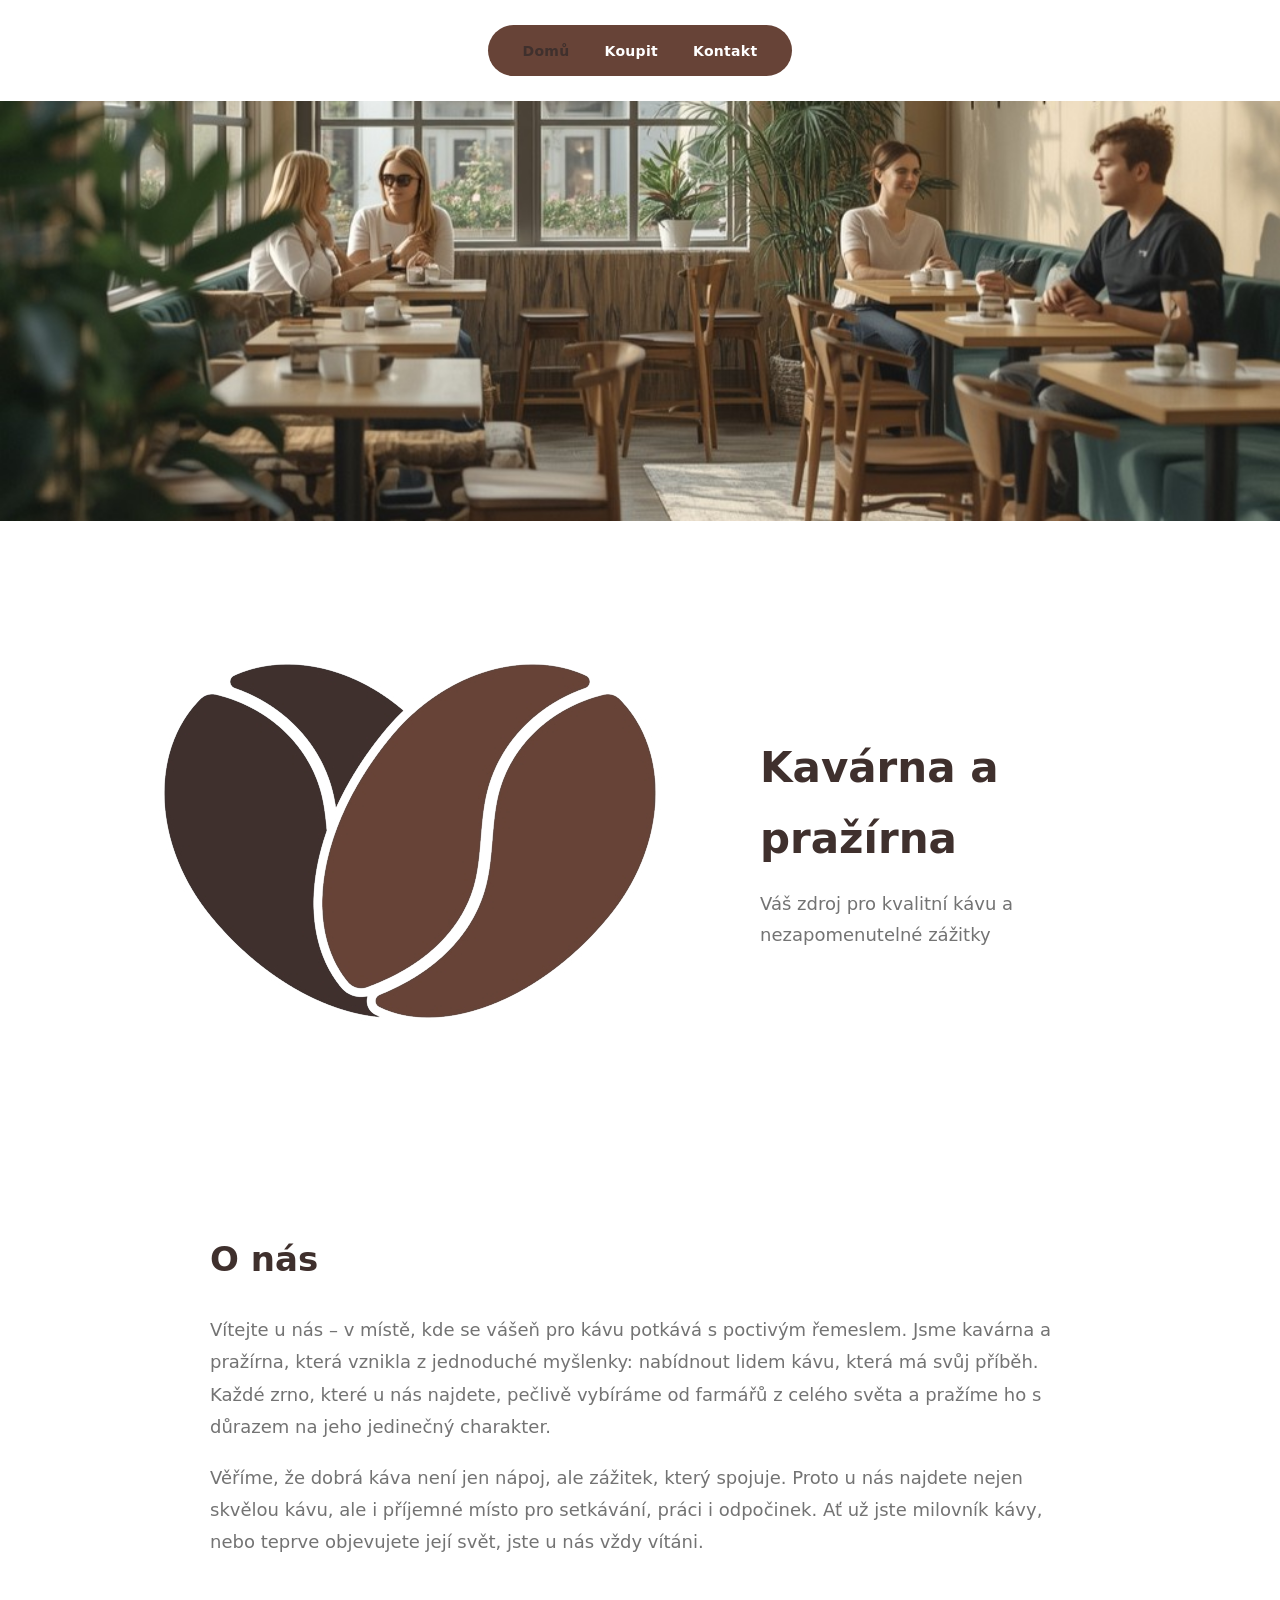
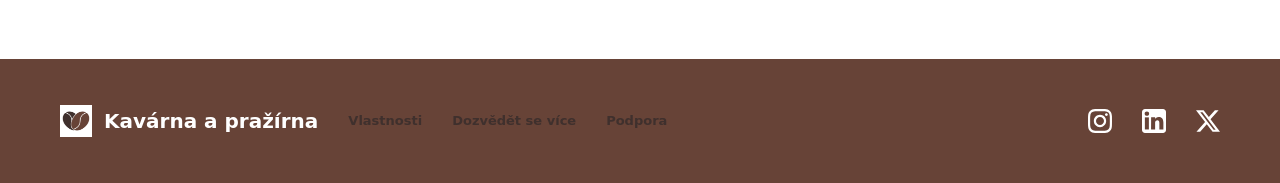
==== index.html @ 6962623c "main page completed Co-authored-by: Copilot <copilot@github.com>" ====
<!DOCTYPE html>
<html lang="cs">
<head>
    <meta charset="UTF-8">
    <meta name="viewport" content="width=device-width, initial-scale=1.0">
    <title>Kavárna a pražírna</title>
    <link rel="stylesheet" href="./style.css">
</head>
<body>
    <header>
        <nav>
            <ul>
                <li><a href="./index.html" class="active">Domů</a></li>
                <li><a href="./buy.html">Koupit</a></li>
                <li><a href="./contacts.html">Kontakt</a></li>
            </ul>
        </nav>
    </header>

      <!-- HERO IMAGE -->
  <section class="hero">
    <img src="./images/interier_kavarny_orizle.jpg" alt="Interiér kávárny">
  </section>

  <section class="title">
    <img src="./images/logo.png" alt="Kavárna interiér">

    <div class="title-content">
      <h1>Kavárna a pražírna</h1>
      <p>Váš zdroj pro kvalitní kávu a nezapomenutelné zážitky</p>
    </div>
  </section>

  <!-- ABOUT -->
  <section class="about">
    <h2>O nás</h2>
    <p>
      Vítejte u nás – v místě, kde se vášeň pro kávu potkává s poctivým řemeslem.
      Jsme kavárna a pražírna, která vznikla z jednoduché myšlenky: nabídnout lidem
      kávu, která má svůj příběh. Každé zrno, které u nás najdete, pečlivě vybíráme
      od farmářů z celého světa a pražíme ho s důrazem na jeho jedinečný charakter.
    </p>

    <p>
      Věříme, že dobrá káva není jen nápoj, ale zážitek, který spojuje. Proto u nás
      najdete nejen skvělou kávu, ale i příjemné místo pro setkávání, práci i odpočinek.
      Ať už jste milovník kávy, nebo teprve objevujete její svět, jste u nás vždy vítáni.
    </p>
  </section>

  <!-- FOOTER -->
  <footer>

    <div class="footer-main">
      <div class="footer-left">
        <img class="footer-logo" src="./images/logo_pozadi.jpg" alt="Logo kavárny">
        <p class="footer-title">Kavárna a pražírna</p>
      </div>

      <div class="footer-links">
        <a href="#">Vlastnosti</a>
        <a href="#">Dozvědět se více</a>
        <a href="#">Podpora</a>
      </div>
    </div>

    <div class="footer-social">
      <img src="./images/instagram.svg" alt="instagram">
      <img src="./images/Social link 2.svg" alt="">
      <img src="./images/Social link 3.svg" alt="">
    </div>
  </footer>

</body>
</html>
---- style.css ----
/* RESET */
* {
  margin: 0;
  padding: 0;
  box-sizing: border-box;
}

body {
  font-family: system-ui, -apple-system, sans-serif;
  line-height: 1.7;
  color: var(--text-color);
}

/* BARVY */
:root {
  --primary-color: #674337;
  --secondary-color: #3F302D;
  --text-color: #737373;
  --text-color-white: #ffffff;
}

/* HEADER */
header {
  display: flex;
  justify-content: center;
  padding: 25px 0;
}

nav ul {
  display: flex;
  gap: 35px;
  list-style: none;
  padding: 12px 35px;
  border-radius: 999px;
  background: var(--primary-color);
  font-weight: bold;
}

nav a {
  text-decoration: none;
  font-size: 14px;
  letter-spacing: 0.3px;
  color: var(--text-color-white);
}

nav .active {
  color: var(--secondary-color);
}

/* HERO */
.hero {
  width: 100%;
  height: 420px;
  overflow: hidden;
}

.hero img {
  width: 100%;
  height: 100%;
  object-fit: cover;
}




/* TITLE */

.title {
  display: flex;
  align-items: center;
  justify-content: center;
  gap: 50px;
  max-width: 1100px;
  margin: 20px auto;
  padding: 0 20px;
}

/* OBRAZEK */
.title-image {
  flex: 1;
}

.title-image img {
  width: 100%;
  height: 350px;
  object-fit: cover;
  display: block;
  border-radius: 8px;
}

/* TEXT */
.title-content {
  flex: 1;
}

.title h1 {
  font-size: 42px;
  margin-bottom: 15px;
  color: var(--secondary-color);
}

.title p {
  font-size: 18px;
  line-height: 1.7;
  color: var(--text-color);
  max-width: 400px;
}


@media (max-width: 768px) {
  .title {
    flex-direction: column;
    text-align: center;
  }

  .title p {
    max-width: 100%;
  }

  .title-image img {
    height: 250px;
  }
}


/* ABOUT */

.about {
  max-width: 900px; /* užší jako na designu */
  margin: 90px auto 100px;
  padding: 0 20px;
}

.about h2 {
  font-size: 34px;
  margin-bottom: 25px;
  color: var(--secondary-color);
}

.about p {
  margin-bottom: 18px;
  font-size: 18px;
  line-height: 1.8;
}

/* FOOTER */
footer {
  display: flex;
  justify-content: space-between;
  align-items: center;
  padding: 45px 60px;
  flex-wrap: wrap;
  gap: 30px;
  background: var(--primary-color);
}

.footer-main {
  display: flex;
  align-items: center;
  justify-content: flex-start;
  gap: 30px; /* mezera mezi left a links */
}

.footer-left {
  display: flex;
  align-items: center;
  gap: 12px;
  color: var(--text-color-white);
}

.footer-logo {
  width: 32px;
  height: 32px;
  object-fit: cover;
}

.footer-title {
  font-size: 20px;
  font-weight: bold;
}

.footer-links {
  display: flex;
  gap: 30px;
}

.footer-social {
  display: flex;
  gap: 30px;
}

.footer-links a {
  text-decoration: none;
  font-size: 13px;
  color: var(--secondary-color);
  font-weight: bold;
}

/* HOVER */
.footer-links :hover {
  color: var(--text-color-white);
  transition: 0.2s ease;
  opacity: 1;
}

nav ul li a:hover {
  color: var(--secondary-color);
  transition: 0.2s ease;
  opacity: 1;
}

/* RESPONSIVE */
@media (max-width: 768px) {
  header {
    padding: 20px 0;
  }

  nav ul {
    gap: 20px;
    padding: 10px 25px;
  }

  .hero {
    height: 260px;
  }

  .about {
    max-width: 100%;
    margin: 60px auto;
  }

  .about h2 {
  font-size: 28px;
  }

  footer {
    flex-direction: column;
    align-items: flex-start;
    padding: 40px 25px;
  }

  .footer-main {
    flex-direction: column;
    align-items: flex-start;
    gap: 15px;
  }

  .footer-links,
  .footer-social {
    flex-direction: column;
    gap: 12px;
  }
}
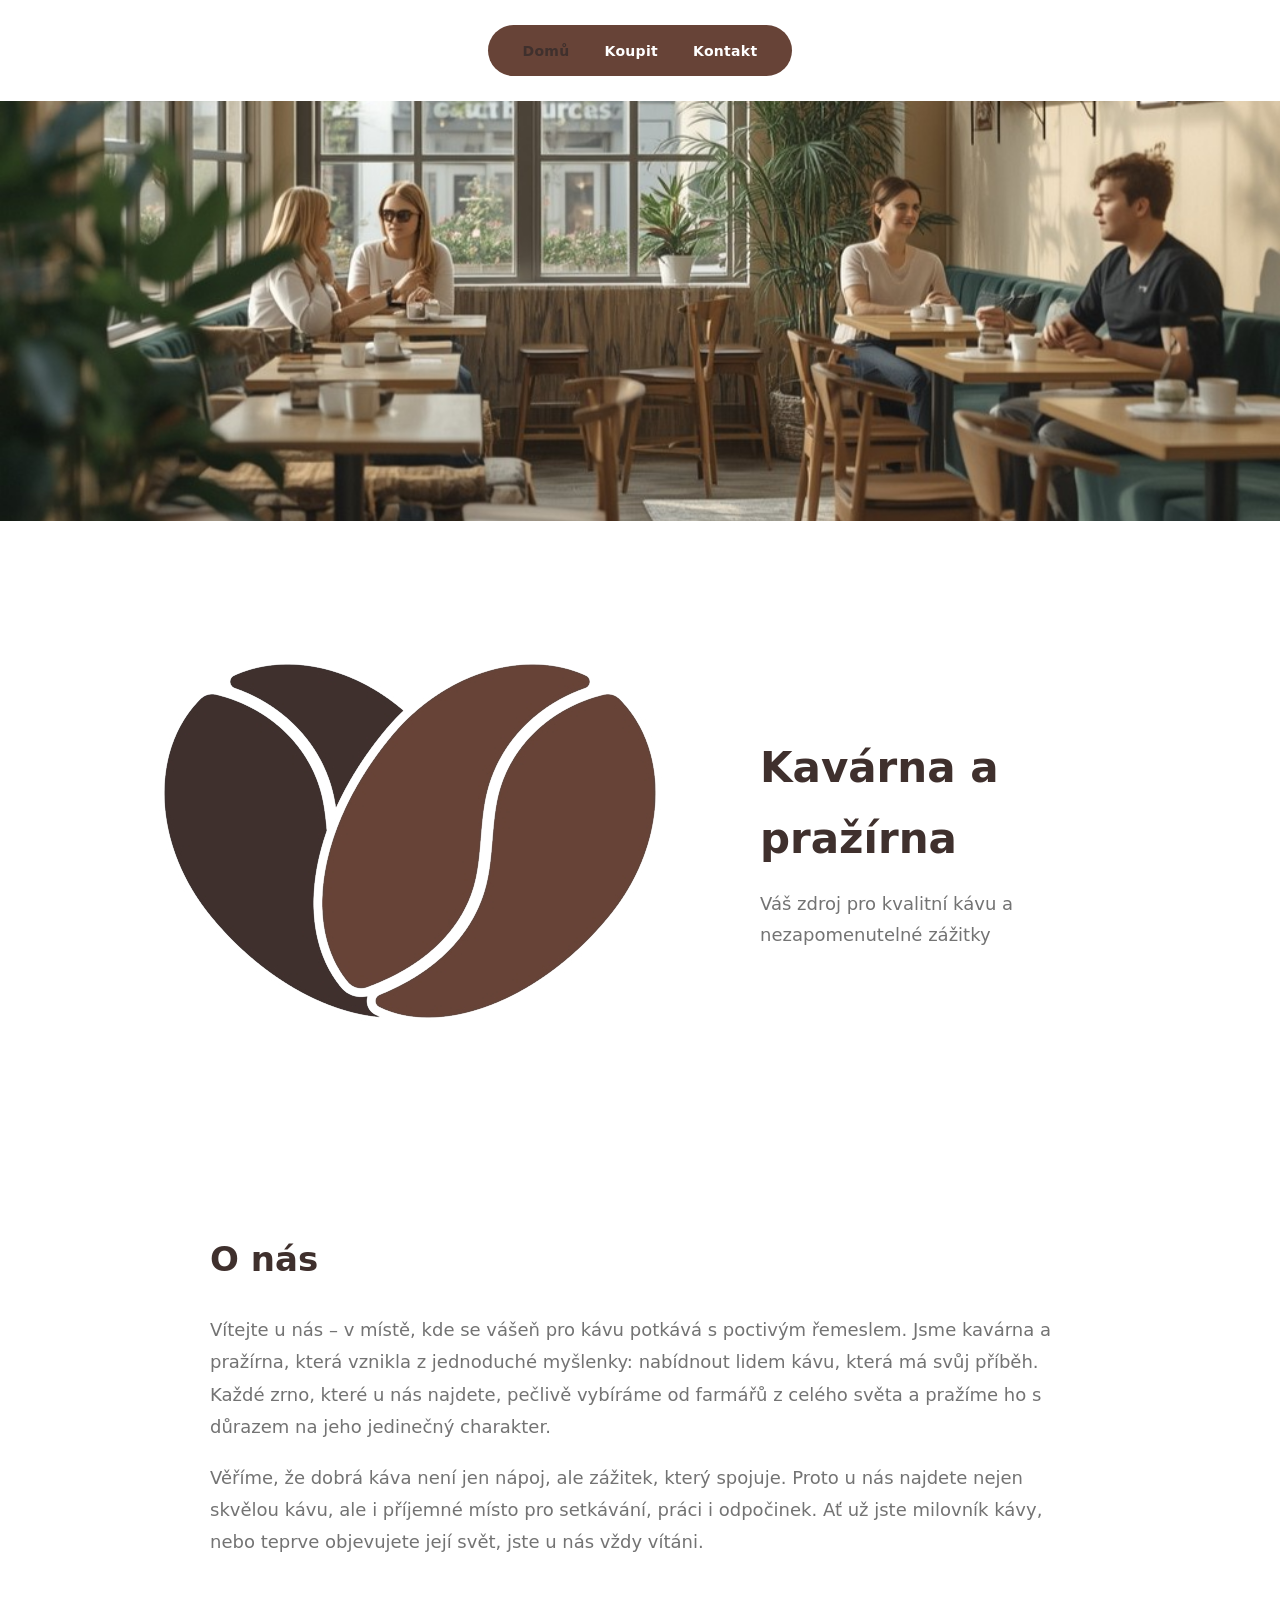
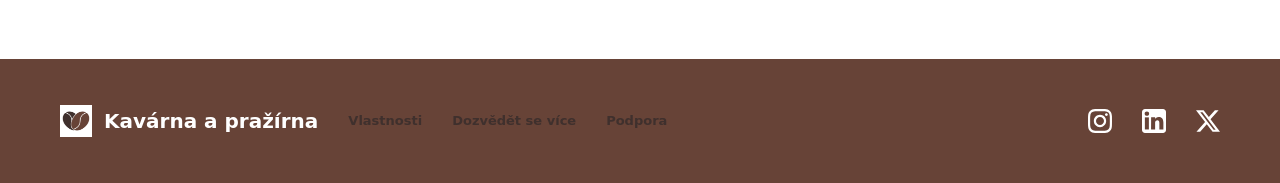
==== commit c945f0a2: "contacts site completed" ====
--- a/index.html
+++ b/index.html
@@ -1,26 +1,26 @@
 <!DOCTYPE html>
 <html lang="cs">
+
 <head>
-    <meta charset="UTF-8">
-    <meta name="viewport" content="width=device-width, initial-scale=1.0">
-    <title>Kavárna a pražírna</title>
-    <link rel="stylesheet" href="./style.css">
+  <meta charset="UTF-8">
+  <meta name="viewport" content="width=device-width, initial-scale=1.0">
+  <title>Kavárna a pražírna</title>
+  <link rel="stylesheet" href="./style.css">
 </head>
+
 <body>
-    <header>
-        <nav>
-            <ul>
-                <li><a href="./index.html" class="active">Domů</a></li>
-                <li><a href="./buy.html">Koupit</a></li>
-                <li><a href="./contacts.html">Kontakt</a></li>
-            </ul>
-        </nav>
-    </header>
+  <header>
+    <nav>
+      <ul>
+        <li><a href="./index.html" class="active">Domů</a></li>
+        <li><a href="./buy.html">Koupit</a></li>
+        <li><a href="./contacts.html">Kontakt</a></li>
+      </ul>
+    </nav>
+  </header>
 
-      <!-- HERO IMAGE -->
-  <section class="hero">
-    <img src="./images/interier_kavarny_orizle.jpg" alt="Interiér kávárny">
-  </section>
+  <!-- HERO IMAGE -->
+  <section class="hero"></section>
 
   <section class="title">
     <img src="./images/logo.png" alt="Kavárna interiér">
@@ -48,9 +48,7 @@
     </p>
   </section>
 
-  <!-- FOOTER -->
   <footer>
-
     <div class="footer-main">
       <div class="footer-left">
         <img class="footer-logo" src="./images/logo_pozadi.jpg" alt="Logo kavárny">
@@ -65,11 +63,11 @@
     </div>
 
     <div class="footer-social">
-      <img src="./images/instagram.svg" alt="instagram">
-      <img src="./images/Social link 2.svg" alt="">
-      <img src="./images/Social link 3.svg" alt="">
+      <img src="./images/instagram.svg" alt="Instagram">
+      <img src="./images/linkedin.svg" alt="LinkedIn">
+      <img src="./images/x.svg" alt="X (dříve Twitter)">
     </div>
   </footer>
+</body>
 
-</body>
 </html>
--- a/style.css
+++ b/style.css
@@ -51,17 +51,11 @@
 .hero {
   width: 100%;
   height: 420px;
-  overflow: hidden;
-}
-
-.hero img {
-  width: 100%;
-  height: 100%;
-  object-fit: cover;
-}
-
-
-
+  background-image: url("./images/interier_kavarny_orizle.jpg");
+  background-size: cover;
+  background-position: center 25%;
+  background-repeat: no-repeat;
+}
 
 /* TITLE */
 
@@ -122,6 +116,33 @@
   }
 }
 
+/* CONTACTS */
+.contacts {
+  display: flex;
+  justify-content: center;
+  gap: 80px;
+  max-width: 1100px;
+  margin: 80px auto 120px auto;
+  padding: 0 20px;
+}
+
+.contact-box {
+  flex: 1;
+  max-width: 300px;
+}
+
+.contact-box h3 {
+  font-size: 20px;
+  margin-bottom: 10px;
+  color: var(--secondary-color);
+  border-top: 1px solid #ccc;
+  padding-top: 20px;
+}
+
+.contact-box p {
+  font-size: 18px;
+  color: var(--text-color);
+}
 
 /* ABOUT */
 
@@ -197,7 +218,7 @@
 }
 
 /* HOVER */
-.footer-links :hover {
+.footer-links a:hover {
   color: var(--text-color-white);
   transition: 0.2s ease;
   opacity: 1;
@@ -224,6 +245,11 @@
     height: 260px;
   }
 
+  .contacts {
+  flex-direction: column;
+  gap: 30px;
+  }
+
   .about {
     max-width: 100%;
     margin: 60px auto;
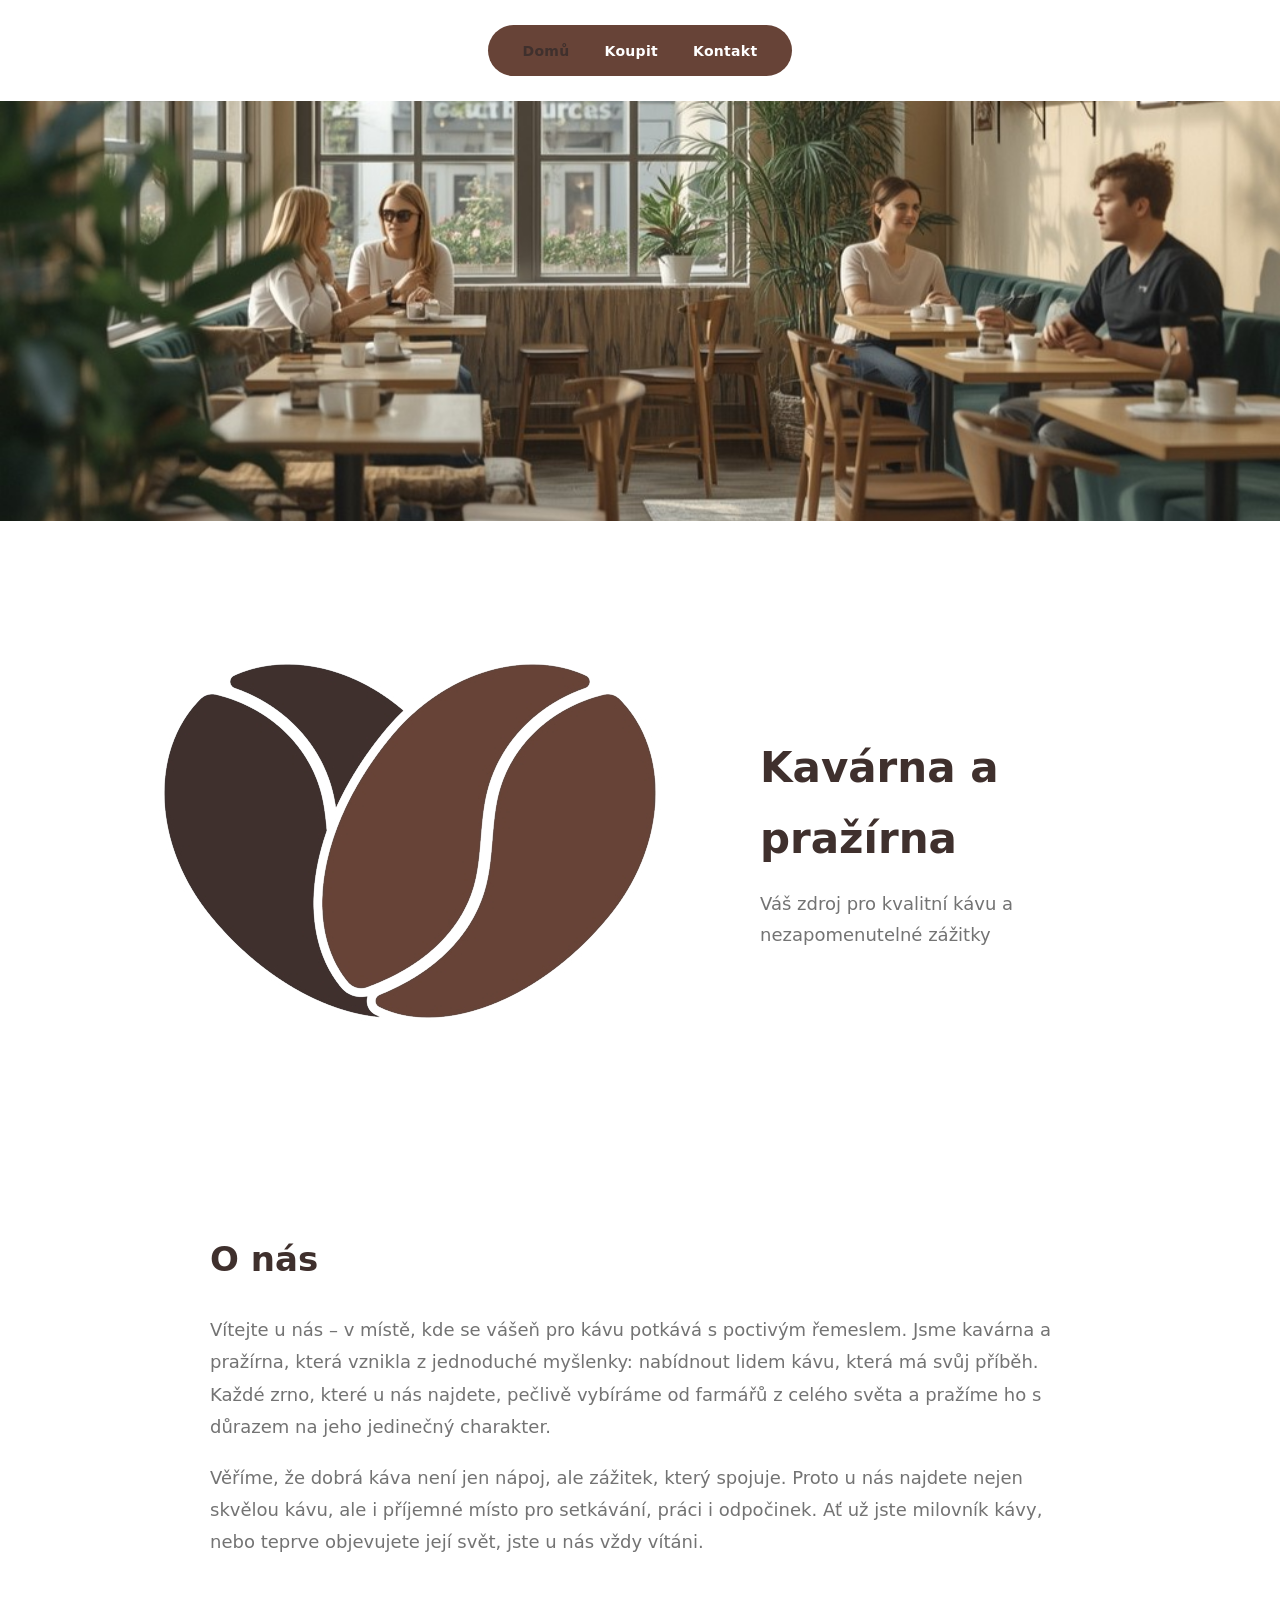
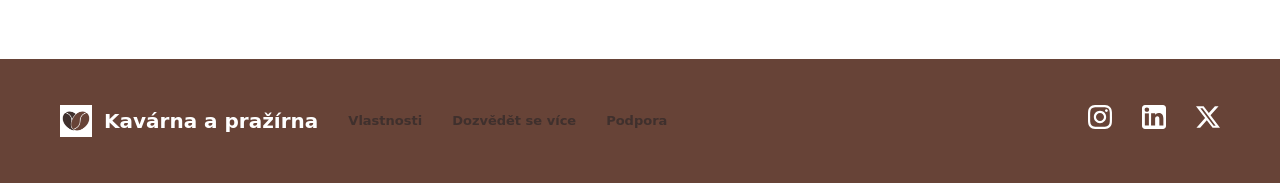
==== commit 265a8f56: "added links and favicon" ====
--- a/index.html
+++ b/index.html
@@ -2,72 +2,73 @@
 <html lang="cs">
 
 <head>
-  <meta charset="UTF-8">
-  <meta name="viewport" content="width=device-width, initial-scale=1.0">
-  <title>Kavárna a pražírna</title>
-  <link rel="stylesheet" href="./style.css">
+    <meta charset="UTF-8">
+    <meta name="viewport" content="width=device-width, initial-scale=1.0">
+    <title>Kavárna a pražírna</title>
+    <link rel="stylesheet" href="./style.css">
+    <link rel="icon" type="image/png" href="./images/logo.png">
 </head>
 
 <body>
-  <header>
-    <nav>
-      <ul>
-        <li><a href="./index.html" class="active">Domů</a></li>
-        <li><a href="./buy.html">Koupit</a></li>
-        <li><a href="./contacts.html">Kontakt</a></li>
-      </ul>
-    </nav>
-  </header>
+    <header>
+        <nav>
+            <ul>
+                <li><a href="./index.html" class="active">Domů</a></li>
+                <li><a href="./buy.html">Koupit</a></li>
+                <li><a href="./contacts.html">Kontakt</a></li>
+            </ul>
+        </nav>
+    </header>
 
-  <!-- HERO IMAGE -->
-  <section class="hero"></section>
+    <!-- HERO IMAGE -->
+    <section class="hero"></section>
 
-  <section class="title">
-    <img src="./images/logo.png" alt="Kavárna interiér">
+    <section class="title">
+        <img src="./images/logo.png" alt="Kavárna interiér">
 
-    <div class="title-content">
-      <h1>Kavárna a pražírna</h1>
-      <p>Váš zdroj pro kvalitní kávu a nezapomenutelné zážitky</p>
-    </div>
-  </section>
+        <div class="title-content">
+            <h1>Kavárna a pražírna</h1>
+            <p>Váš zdroj pro kvalitní kávu a nezapomenutelné zážitky</p>
+        </div>
+    </section>
 
-  <!-- ABOUT -->
-  <section class="about">
-    <h2>O nás</h2>
-    <p>
-      Vítejte u nás – v místě, kde se vášeň pro kávu potkává s poctivým řemeslem.
-      Jsme kavárna a pražírna, která vznikla z jednoduché myšlenky: nabídnout lidem
-      kávu, která má svůj příběh. Každé zrno, které u nás najdete, pečlivě vybíráme
-      od farmářů z celého světa a pražíme ho s důrazem na jeho jedinečný charakter.
-    </p>
+    <!-- ABOUT -->
+    <section class="about">
+        <h2>O nás</h2>
+        <p>
+            Vítejte u nás – v místě, kde se vášeň pro kávu potkává s poctivým řemeslem.
+            Jsme kavárna a pražírna, která vznikla z jednoduché myšlenky: nabídnout lidem
+            kávu, která má svůj příběh. Každé zrno, které u nás najdete, pečlivě vybíráme
+            od farmářů z celého světa a pražíme ho s důrazem na jeho jedinečný charakter.
+        </p>
 
-    <p>
-      Věříme, že dobrá káva není jen nápoj, ale zážitek, který spojuje. Proto u nás
-      najdete nejen skvělou kávu, ale i příjemné místo pro setkávání, práci i odpočinek.
-      Ať už jste milovník kávy, nebo teprve objevujete její svět, jste u nás vždy vítáni.
-    </p>
-  </section>
+        <p>
+            Věříme, že dobrá káva není jen nápoj, ale zážitek, který spojuje. Proto u nás
+            najdete nejen skvělou kávu, ale i příjemné místo pro setkávání, práci i odpočinek.
+            Ať už jste milovník kávy, nebo teprve objevujete její svět, jste u nás vždy vítáni.
+        </p>
+    </section>
 
-  <footer>
-    <div class="footer-main">
-      <div class="footer-left">
-        <img class="footer-logo" src="./images/logo_pozadi.jpg" alt="Logo kavárny">
-        <p class="footer-title">Kavárna a pražírna</p>
-      </div>
+    <footer>
+        <div class="footer-main">
+            <div class="footer-left">
+                <img class="footer-logo" src="./images/logo_pozadi.jpg" alt="Logo kavárny">
+                <p class="footer-title">Kavárna a pražírna</p>
+            </div>
 
-      <div class="footer-links">
-        <a href="#">Vlastnosti</a>
-        <a href="#">Dozvědět se více</a>
-        <a href="#">Podpora</a>
-      </div>
-    </div>
+            <div class="footer-links">
+                <a href="#">Vlastnosti</a>
+                <a href="#">Dozvědět se více</a>
+                <a href="#">Podpora</a>
+            </div>
+        </div>
 
-    <div class="footer-social">
-      <img src="./images/instagram.svg" alt="Instagram">
-      <img src="./images/linkedin.svg" alt="LinkedIn">
-      <img src="./images/x.svg" alt="X (dříve Twitter)">
-    </div>
-  </footer>
+        <div class="footer-social">
+            <a href="https://www.instagram.com/"><img src="./images/instagram.svg" alt="Instagram"></a>
+            <a href="https://cz.linkedin.com/"><img src="./images/linkedin.svg" alt="LinkedIn"></a>
+            <a href="https://x.com/"><img src="./images/x.svg" alt="X (dříve Twitter)"></a>
+        </div>
+    </footer>
 </body>
 
 </html>
--- a/style.css
+++ b/style.css
@@ -122,7 +122,7 @@
   justify-content: center;
   gap: 80px;
   max-width: 1100px;
-  margin: 80px auto 120px auto;
+  margin: 80px auto 128px auto;
   padding: 0 20px;
 }
 
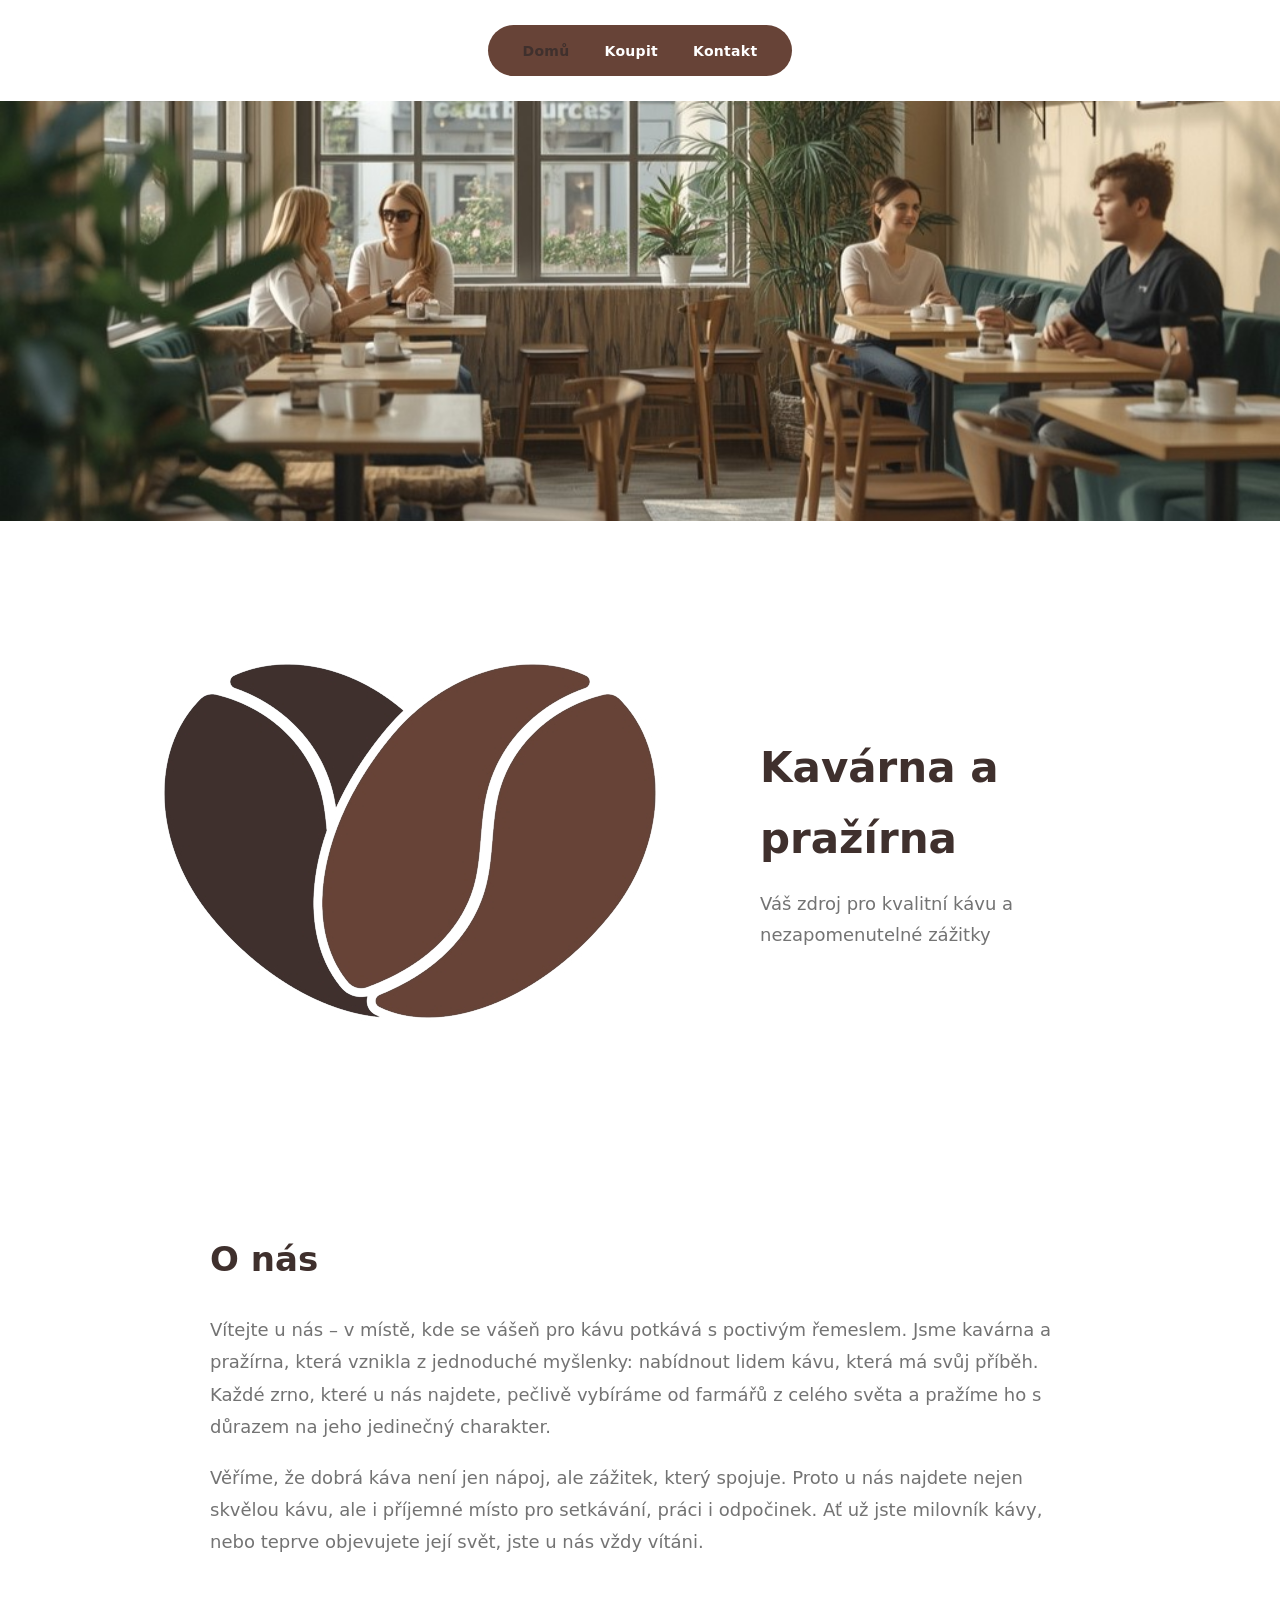
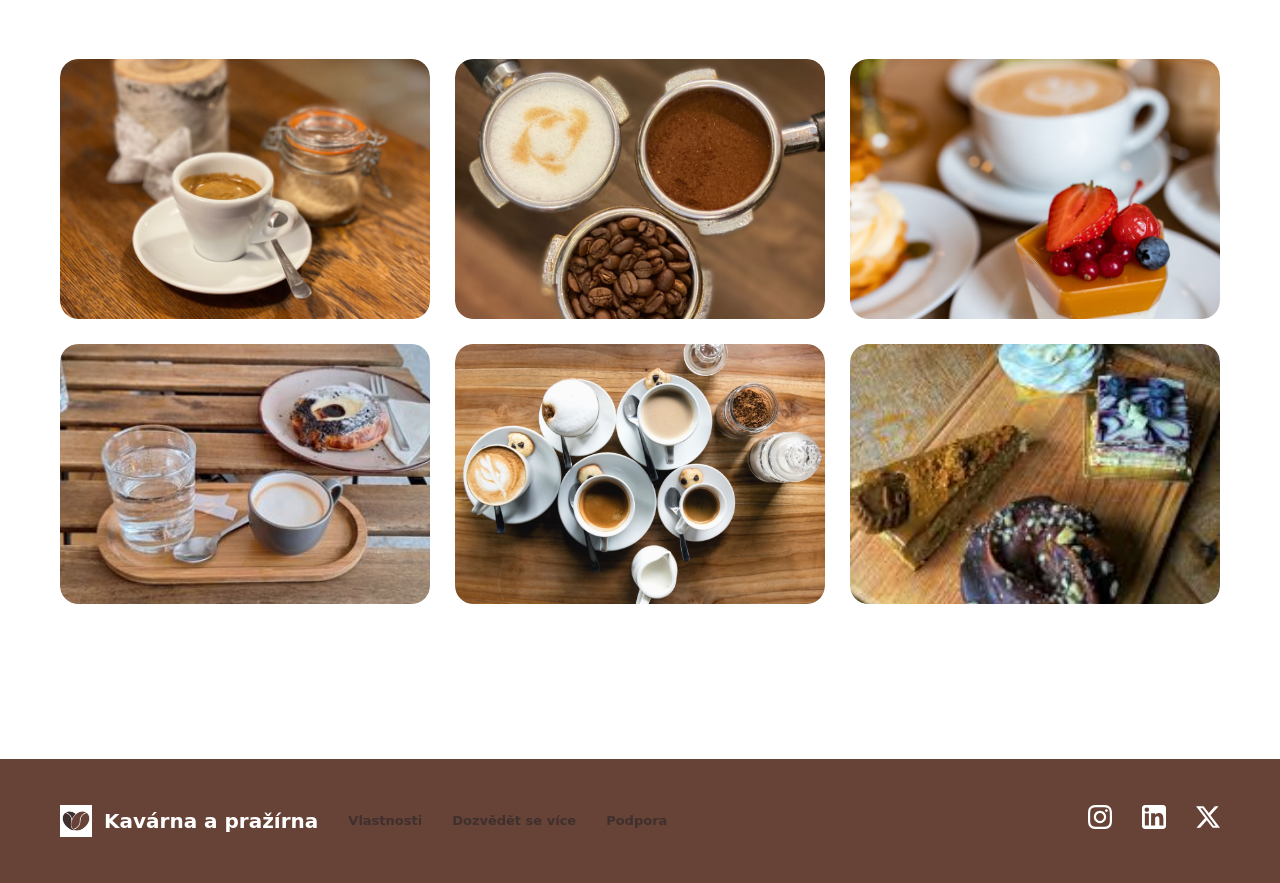
==== commit 892ab43b: "carousel completed" ====
--- a/index.html
+++ b/index.html
@@ -7,6 +7,8 @@
     <title>Kavárna a pražírna</title>
     <link rel="stylesheet" href="./style.css">
     <link rel="icon" type="image/png" href="./images/logo.png">
+    <link rel="stylesheet" href="https://cdn.jsdelivr.net/npm/swiper@11/swiper-bundle.min.css" />
+    <script src="https://cdn.jsdelivr.net/npm/swiper@11/swiper-bundle.min.js"></script>
 </head>
 
 <body>
@@ -49,6 +51,38 @@
         </p>
     </section>
 
+    <!-- GALLERY SLIDER -->
+    <section class="gallery-section">
+        <div class="swiper gallery-slider">
+            <div class="swiper-wrapper">
+                <div class="swiper-slide">
+                    <img src="./images/galerie_1.jpeg" alt="Kavárna 1">
+                </div>
+
+                <div class="swiper-slide">
+                    <img src="./images/galerie_2.jpeg" alt="Kavárna 2">
+                </div>
+
+                <div class="swiper-slide">
+                    <img src="./images/galerie_3.jpg" alt="Kavárna 3">
+                </div>
+
+                <div class="swiper-slide">
+                    <img src="./images/galerie_4.jpeg" alt="Kavárna 4">
+                </div>
+
+                <div class="swiper-slide">
+                    <img src="./images/galerie_5.jpg" alt="Kavárna 5">
+                </div>
+
+                <div class="swiper-slide">
+                    <img src="./images/galerie_6.jpg" alt="Kavárna 6">
+                </div>
+            </div>
+            <div class="swiper-scrollbar"></div>
+        </div>
+    </section>
+
     <footer>
         <div class="footer-main">
             <div class="footer-left">
@@ -69,6 +103,44 @@
             <a href="https://x.com/"><img src="./images/x.svg" alt="X (dříve Twitter)"></a>
         </div>
     </footer>
+
+
+
+    <script>
+        window.addEventListener("load", () => {
+
+            new Swiper(".gallery-slider", {
+
+                slidesPerView: 1,
+                spaceBetween: 20,
+
+                scrollbar: {
+                    el: ".swiper-scrollbar",
+                    draggable: true,
+                },
+
+                breakpoints: {
+
+                    768: {
+                        slidesPerView: 2,
+                        spaceBetween: 20
+                    },
+
+                    1024: {
+                        slidesPerView: 3,
+                        grid: {
+                            rows: 2,
+                            fill: "row"
+                        },
+                        spaceBetween: 25
+                    }
+
+                }
+
+            });
+
+        });
+    </script>
 </body>
 
 </html>
--- a/style.css
+++ b/style.css
@@ -57,6 +57,89 @@
   background-repeat: no-repeat;
 }
 
+/* PRODUCTS */
+
+.products {
+  max-width: 1200px;
+  margin: 70px auto 100px;
+  padding: 0 20px;
+
+  display: grid;
+  grid-template-columns: repeat(3, 1fr);
+  gap: 35px;
+}
+
+.product-card {
+  background: white;
+  border-radius: 14px;
+  padding: 30px;
+  border: 1px solid #e7e7e7;
+  box-shadow: 0 2px 8px rgba(0,0,0,0.04);
+
+  transition: 0.2s ease;
+}
+
+.product-card:hover {
+  transform: translateY(-4px);
+}
+
+.product-card img {
+  width: 100%;
+  max-width: 180px;
+  display: block;
+  margin: 0 auto 25px;
+}
+
+.product-card h3 {
+  color: var(--secondary-color);
+  font-size: 24px;
+  margin-bottom: 12px;
+  line-height: 1.2;
+}
+
+.product-card p {
+  color: var(--text-color);
+  font-size: 16px;
+  margin-bottom: 22px;
+}
+
+.product-card a {
+  text-decoration: none;
+  color: var(--secondary-color);
+  font-weight: bold;
+  font-size: 15px;
+}
+
+/* MOBILE CAROUSEL */
+
+@media (max-width: 768px) {
+
+  .products {
+    display: flex;
+    overflow-x: auto;
+    gap: 20px;
+
+    scroll-snap-type: x mandatory;
+    -webkit-overflow-scrolling: touch;
+
+    padding-bottom: 10px;
+  }
+
+  .products::-webkit-scrollbar {
+    display: none;
+  }
+
+  .product-card {
+    min-width: 100%;
+    scroll-snap-align: center;
+  }
+
+  .product-card h3 {
+    font-size: 22px;
+  }
+
+}
+
 /* TITLE */
 
 .title {
@@ -164,6 +247,65 @@
   line-height: 1.8;
 }
 
+/* GALLERY */
+
+.gallery-section {
+  max-width: 1200px;
+  margin: 0 auto 120px;
+  padding: 0 20px;
+}
+
+.gallery-slider {
+  width: 100%;
+}
+
+.gallery-slider .swiper-wrapper {
+  margin-bottom: 35px; /* místo pro scrollbar */
+  align-items: stretch;
+}
+
+.gallery-slider .swiper-slide {
+  border-radius: 18px;
+  overflow: hidden;
+  height: auto !important;
+}
+
+.gallery-slider img {
+  width: 100%;
+  height: 260px;
+  object-fit: cover;
+  display: block;
+  border-radius: 18px;
+}
+
+/* SCROLLBAR */
+
+.gallery-slider .swiper-scrollbar {
+  position: relative !important;
+  margin-top: 20px;
+
+  width: 100% !important;
+  height: 6px !important;
+
+  background: #ddd;
+  border-radius: 999px;
+}
+
+.gallery-slider .swiper-scrollbar-drag {
+  background: var(--primary-color);
+  border-radius: 999px;
+}
+
+/* MOBILE */
+
+@media (max-width: 768px) {
+
+  .gallery-slider img {
+    height: 280px;
+  }
+
+}
+
 /* FOOTER */
 footer {
   display: flex;
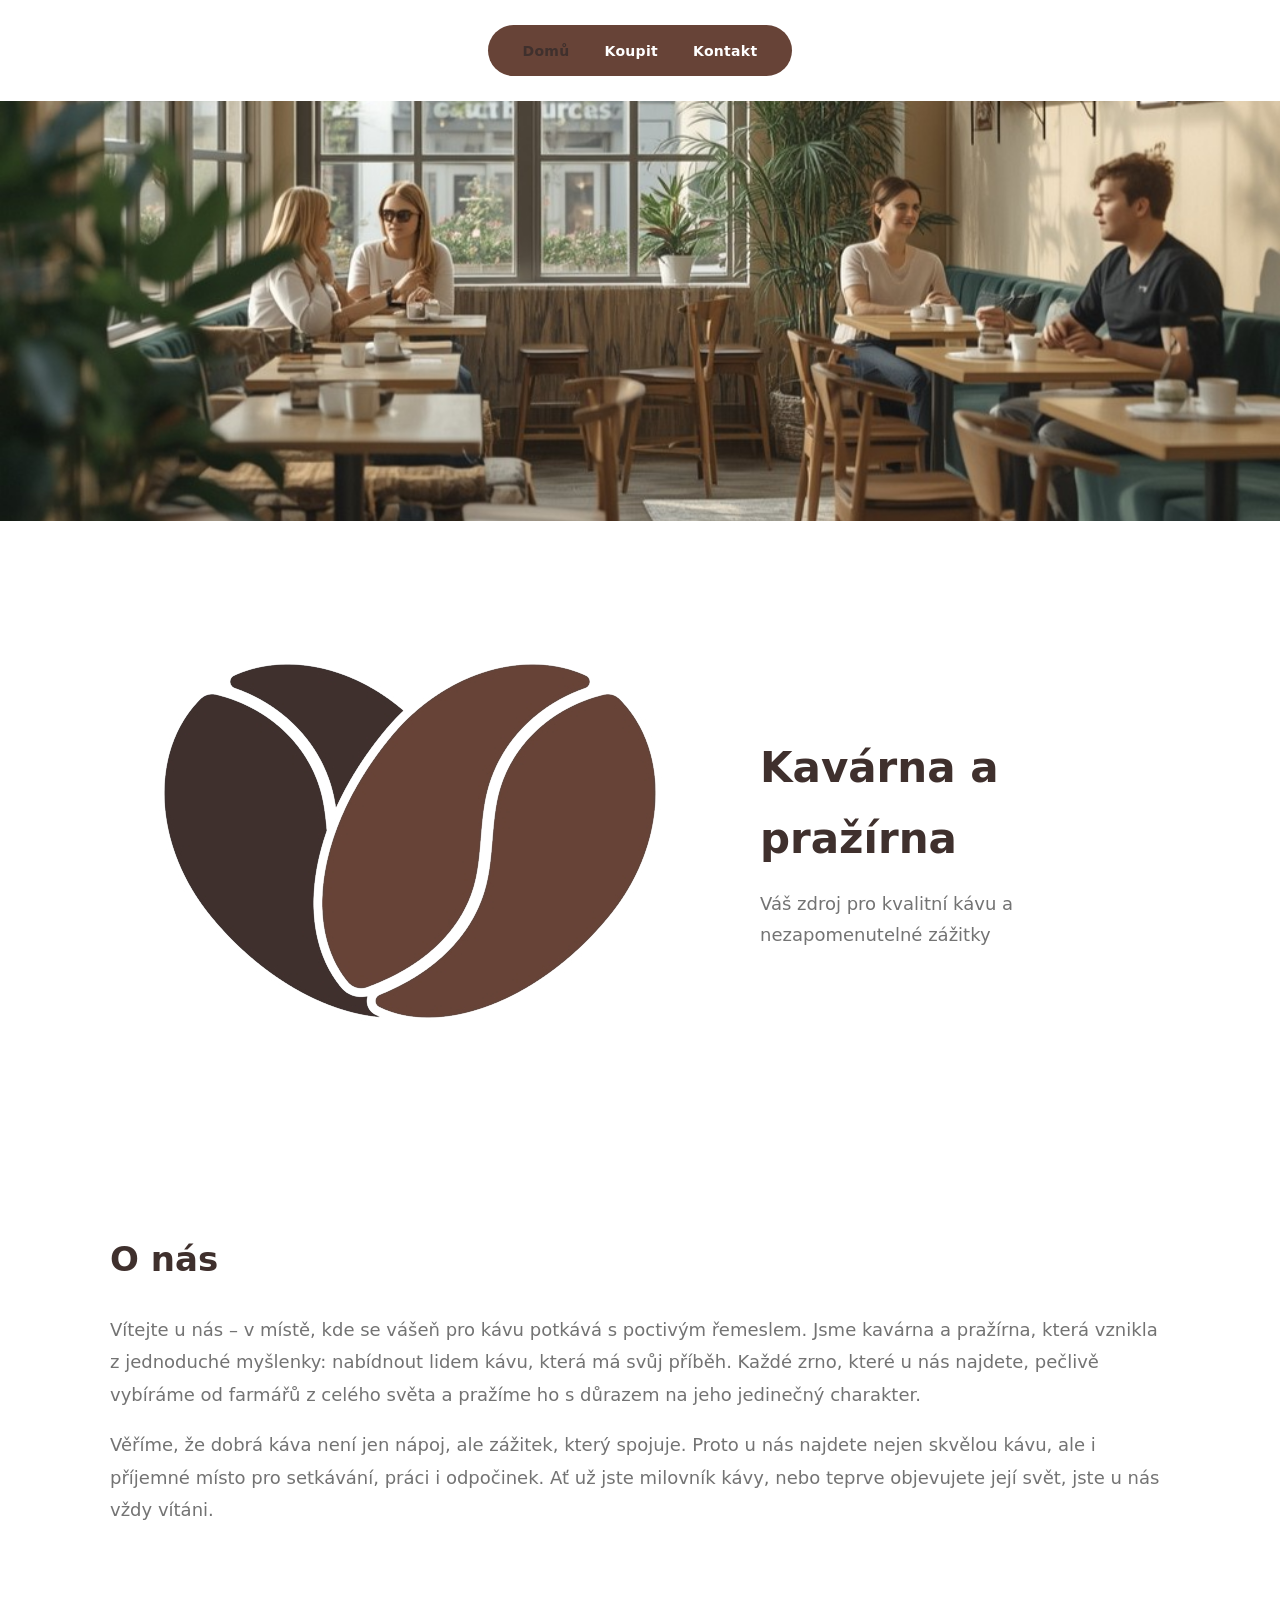
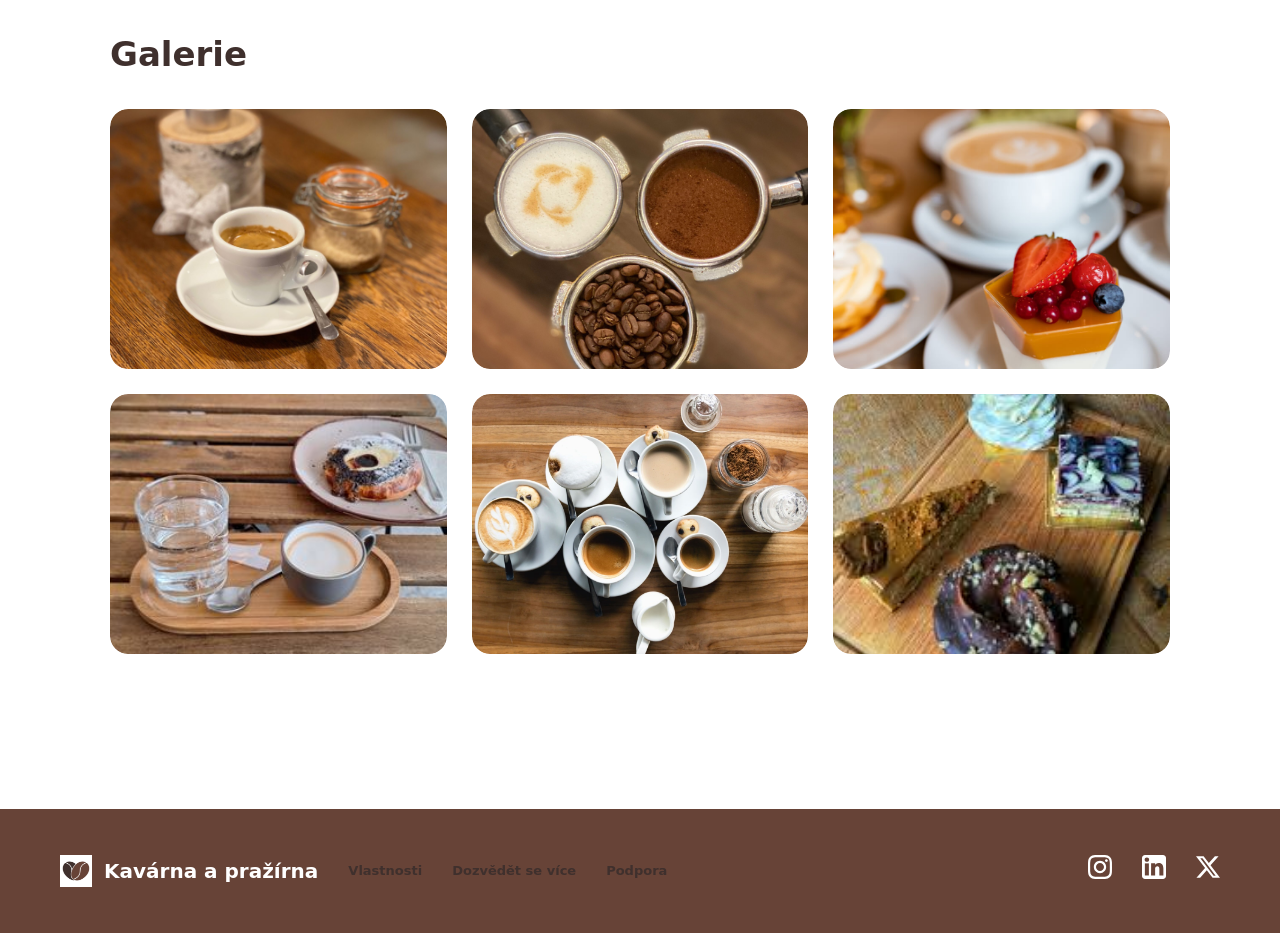
==== commit 8fa0f484: "Added carousel title and smoother css" ====
--- a/index.html
+++ b/index.html
@@ -12,6 +12,8 @@
 </head>
 
 <body>
+
+    <!-- HEADER -->
     <header>
         <nav>
             <ul>
@@ -25,6 +27,7 @@
     <!-- HERO IMAGE -->
     <section class="hero"></section>
 
+    <!-- TITLE -->
     <section class="title">
         <img src="./images/logo.png" alt="Kavárna interiér">
 
@@ -51,8 +54,10 @@
         </p>
     </section>
 
-    <!-- GALLERY SLIDER -->
+    <!-- GALLERY -->
     <section class="gallery-section">
+        <h2>Galerie</h2>
+
         <div class="swiper gallery-slider">
             <div class="swiper-wrapper">
                 <div class="swiper-slide">
@@ -83,6 +88,7 @@
         </div>
     </section>
 
+    <!-- FOOTER -->
     <footer>
         <div class="footer-main">
             <div class="footer-left">
@@ -106,6 +112,8 @@
 
 
 
+
+    <!-- SCRIPTS -->
     <script>
         window.addEventListener("load", () => {
 
@@ -141,6 +149,7 @@
 
         });
     </script>
+
 </body>
 
 </html>
--- a/style.css
+++ b/style.css
@@ -1,4 +1,6 @@
-/* RESET */
+/*
+
+
 * {
   margin: 0;
   padding: 0;
@@ -11,7 +13,7 @@
   color: var(--text-color);
 }
 
-/* BARVY */
+
 :root {
   --primary-color: #674337;
   --secondary-color: #3F302D;
@@ -19,7 +21,7 @@
   --text-color-white: #ffffff;
 }
 
-/* HEADER */
+
 header {
   display: flex;
   justify-content: center;
@@ -47,7 +49,7 @@
   color: var(--secondary-color);
 }
 
-/* HERO */
+
 .hero {
   width: 100%;
   height: 420px;
@@ -57,7 +59,7 @@
   background-repeat: no-repeat;
 }
 
-/* PRODUCTS */
+
 
 .products {
   max-width: 1200px;
@@ -110,7 +112,7 @@
   font-size: 15px;
 }
 
-/* MOBILE CAROUSEL */
+
 
 @media (max-width: 768px) {
 
@@ -140,7 +142,7 @@
 
 }
 
-/* TITLE */
+
 
 .title {
   display: flex;
@@ -152,7 +154,7 @@
   padding: 0 20px;
 }
 
-/* OBRAZEK */
+
 .title-image {
   flex: 1;
 }
@@ -165,7 +167,7 @@
   border-radius: 8px;
 }
 
-/* TEXT */
+
 .title-content {
   flex: 1;
 }
@@ -199,7 +201,7 @@
   }
 }
 
-/* CONTACTS */
+
 .contacts {
   display: flex;
   justify-content: center;
@@ -227,10 +229,10 @@
   color: var(--text-color);
 }
 
-/* ABOUT */
+
 
 .about {
-  max-width: 900px; /* užší jako na designu */
+  max-width: 1100px;
   margin: 90px auto 100px;
   padding: 0 20px;
 }
@@ -247,20 +249,26 @@
   line-height: 1.8;
 }
 
-/* GALLERY */
+
 
 .gallery-section {
-  max-width: 1200px;
+  max-width: 1100px;
   margin: 0 auto 120px;
   padding: 0 20px;
 }
 
+.gallery-section h2 {
+  font-size: 34px;
+  margin-bottom: 25px;
+  color: var(--secondary-color);
+}
+
 .gallery-slider {
   width: 100%;
 }
 
 .gallery-slider .swiper-wrapper {
-  margin-bottom: 35px; /* místo pro scrollbar */
+  margin-bottom: 35px; 
   align-items: stretch;
 }
 
@@ -278,7 +286,7 @@
   border-radius: 18px;
 }
 
-/* SCROLLBAR */
+
 
 .gallery-slider .swiper-scrollbar {
   position: relative !important;
@@ -296,7 +304,7 @@
   border-radius: 999px;
 }
 
-/* MOBILE */
+
 
 @media (max-width: 768px) {
 
@@ -306,7 +314,7 @@
 
 }
 
-/* FOOTER */
+
 footer {
   display: flex;
   justify-content: space-between;
@@ -321,7 +329,7 @@
   display: flex;
   align-items: center;
   justify-content: flex-start;
-  gap: 30px; /* mezera mezi left a links */
+  gap: 30px; 
 }
 
 .footer-left {
@@ -359,7 +367,7 @@
   font-weight: bold;
 }
 
-/* HOVER */
+
 .footer-links a:hover {
   color: var(--text-color-white);
   transition: 0.2s ease;
@@ -372,7 +380,7 @@
   opacity: 1;
 }
 
-/* RESPONSIVE */
+
 @media (max-width: 768px) {
   header {
     padding: 20px 0;
@@ -418,4 +426,506 @@
     flex-direction: column;
     gap: 12px;
   }
+}
+
+*/
+
+
+
+
+
+
+
+
+
+
+/* =========================
+   RESET & ROOT
+========================= */
+
+:root {
+  --primary-color: #674337;
+  --secondary-color: #3f302d;
+
+  --text-color: #737373;
+  --text-color-white: #ffffff;
+
+  --border-color: #e7e7e7;
+  --scrollbar-bg: #dddddd;
+
+  --shadow-sm: 0 2px 8px rgba(0, 0, 0, 0.04);
+
+  --radius-sm: 8px;
+  --radius-md: 14px;
+  --radius-lg: 18px;
+  --radius-full: 999px;
+
+  --transition: 0.2s ease;
+}
+
+*,
+*::before,
+*::after {
+  margin: 0;
+  padding: 0;
+  box-sizing: border-box;
+}
+
+body {
+  font-family: system-ui, -apple-system, sans-serif;
+  line-height: 1.7;
+  color: var(--text-color);
+}
+
+/* =========================
+   HEADER
+========================= */
+
+header {
+  display: flex;
+  justify-content: center;
+  padding: 25px 0;
+}
+
+nav ul {
+  display: flex;
+  gap: 35px;
+
+  list-style: none;
+
+  padding: 12px 35px;
+  border-radius: var(--radius-full);
+
+  background: var(--primary-color);
+
+  font-weight: bold;
+}
+
+nav a {
+  color: var(--text-color-white);
+  text-decoration: none;
+  font-size: 14px;
+  letter-spacing: 0.3px;
+
+  transition: color var(--transition);
+}
+
+nav a:hover,
+nav .active {
+  color: var(--secondary-color);
+}
+
+/* =========================
+   HERO
+========================= */
+
+.hero {
+  width: 100%;
+  height: 420px;
+
+  background-image: url("./images/interier_kavarny_orizle.jpg");
+  background-repeat: no-repeat;
+  background-position: center 25%;
+  background-size: cover;
+}
+
+/* =========================
+   TITLE
+========================= */
+
+.title {
+  display: flex;
+  align-items: center;
+  justify-content: center;
+  gap: 50px;
+
+  max-width: 1100px;
+  margin: 20px auto;
+  padding: 0 20px;
+}
+
+.title-image,
+.title-content {
+  flex: 1;
+}
+
+.title-image img {
+  width: 100%;
+  height: 350px;
+
+  display: block;
+  object-fit: cover;
+
+  border-radius: var(--radius-sm);
+}
+
+.title h1 {
+  margin-bottom: 15px;
+
+  font-size: 42px;
+  color: var(--secondary-color);
+}
+
+.title p {
+  max-width: 400px;
+
+  font-size: 18px;
+  line-height: 1.7;
+}
+
+/* =========================
+   PRODUCTS
+========================= */
+
+.products {
+  display: grid;
+  grid-template-columns: repeat(3, 1fr);
+  gap: 35px;
+
+  max-width: 1200px;
+  margin: 70px auto 100px;
+  padding: 0 20px;
+}
+
+.product-card {
+  padding: 30px;
+
+  background: #ffffff;
+  border: 1px solid var(--border-color);
+  border-radius: var(--radius-md);
+
+  box-shadow: var(--shadow-sm);
+
+  transition:
+    transform var(--transition),
+    box-shadow var(--transition);
+}
+
+.product-card:hover {
+  transform: translateY(-4px);
+}
+
+.product-card img {
+  width: 100%;
+  max-width: 180px;
+
+  display: block;
+  margin: 0 auto 25px;
+}
+
+.product-card h3 {
+  margin-bottom: 12px;
+
+  font-size: 24px;
+  line-height: 1.2;
+  color: var(--secondary-color);
+}
+
+.product-card p {
+  margin-bottom: 22px;
+
+  font-size: 16px;
+}
+
+.product-card a {
+  color: var(--secondary-color);
+
+  text-decoration: none;
+  font-size: 15px;
+  font-weight: bold;
+}
+
+/* =========================
+   ABOUT
+========================= */
+
+.about {
+  max-width: 1100px;
+  margin: 90px auto 100px;
+  padding: 0 20px;
+}
+
+.about h2,
+.gallery-section h2 {
+  margin-bottom: 25px;
+
+  font-size: 34px;
+  color: var(--secondary-color);
+}
+
+.about p {
+  margin-bottom: 18px;
+
+  font-size: 18px;
+  line-height: 1.8;
+}
+
+/* =========================
+   CONTACTS
+========================= */
+
+.contacts {
+  display: flex;
+  justify-content: center;
+  gap: 80px;
+
+  max-width: 1100px;
+  margin: 80px auto 128px;
+  padding: 0 20px;
+}
+
+.contact-box {
+  flex: 1;
+  max-width: 300px;
+}
+
+.contact-box h3 {
+  margin-bottom: 10px;
+  padding-top: 20px;
+
+  font-size: 20px;
+  color: var(--secondary-color);
+
+  border-top: 1px solid #cccccc;
+}
+
+.contact-box p {
+  font-size: 18px;
+}
+
+/* =========================
+   GALLERY
+========================= */
+
+.gallery-section {
+  max-width: 1100px;
+  margin: 0 auto 120px;
+  padding: 0 20px;
+}
+
+.gallery-slider {
+  width: 100%;
+}
+
+.gallery-slider .swiper-wrapper {
+  align-items: stretch;
+  margin-bottom: 35px;
+}
+
+.gallery-slider .swiper-slide {
+  height: auto !important;
+
+  overflow: hidden;
+  border-radius: var(--radius-lg);
+}
+
+.gallery-slider img {
+  width: 100%;
+  height: 260px;
+
+  display: block;
+  object-fit: cover;
+
+  border-radius: var(--radius-lg);
+}
+
+/* =========================
+   SCROLLBAR
+========================= */
+
+.gallery-slider .swiper-scrollbar {
+  position: relative !important;
+
+  width: 100% !important;
+  height: 6px !important;
+
+  margin-top: 20px;
+
+  background: var(--scrollbar-bg);
+  border-radius: var(--radius-full);
+}
+
+.gallery-slider .swiper-scrollbar-drag {
+  background: var(--primary-color);
+  border-radius: var(--radius-full);
+}
+
+/* =========================
+   FOOTER
+========================= */
+
+footer {
+  display: flex;
+  justify-content: space-between;
+  align-items: center;
+  flex-wrap: wrap;
+  gap: 30px;
+
+  padding: 45px 60px;
+
+  background: var(--primary-color);
+}
+
+.footer-main {
+  display: flex;
+  align-items: center;
+  gap: 30px;
+}
+
+.footer-left {
+  display: flex;
+  align-items: center;
+  gap: 12px;
+
+  color: var(--text-color-white);
+}
+
+.footer-logo {
+  width: 32px;
+  height: 32px;
+
+  object-fit: cover;
+}
+
+.footer-title {
+  font-size: 20px;
+  font-weight: bold;
+}
+
+.footer-links,
+.footer-social {
+  display: flex;
+  gap: 30px;
+}
+
+.footer-links a {
+  color: var(--secondary-color);
+
+  text-decoration: none;
+  font-size: 13px;
+  font-weight: bold;
+
+  transition:
+    color var(--transition),
+    opacity var(--transition);
+}
+
+.footer-links a:hover {
+  color: var(--text-color-white);
+}
+
+/* =========================
+   MOBILE
+========================= */
+
+@media (max-width: 768px) {
+
+  /* HEADER */
+
+  header {
+    padding: 20px 0;
+  }
+
+  nav ul {
+    gap: 20px;
+    padding: 10px 25px;
+  }
+
+  /* HERO */
+
+  .hero {
+    height: 260px;
+  }
+
+  /* TITLE */
+
+  .title {
+    flex-direction: column;
+    text-align: center;
+  }
+
+  .title p {
+    max-width: 100%;
+  }
+
+  .title-image img {
+    height: 250px;
+  }
+
+  /* PRODUCTS */
+
+  .products {
+    display: flex;
+    gap: 20px;
+
+    overflow-x: auto;
+
+    padding-bottom: 10px;
+
+    scroll-snap-type: x mandatory;
+    -webkit-overflow-scrolling: touch;
+  }
+
+  .products::-webkit-scrollbar {
+    display: none;
+  }
+
+  .product-card {
+    min-width: 100%;
+    scroll-snap-align: center;
+  }
+
+  .product-card h3 {
+    font-size: 22px;
+  }
+
+  /* CONTACTS */
+
+  .contacts {
+    flex-direction: column;
+    gap: 30px;
+  }
+
+  /* ABOUT */
+
+  .about {
+    max-width: 100%;
+    margin: 60px auto;
+  }
+
+  .about h2,
+  .gallery-section h2 {
+    font-size: 28px;
+  }
+
+  /* GALLERY */
+
+  .gallery-slider img {
+    height: 280px;
+  }
+
+  /* FOOTER */
+
+  footer {
+    flex-direction: column;
+    align-items: flex-start;
+
+    padding: 40px 25px;
+  }
+
+  .footer-main,
+  .footer-links,
+  .footer-social {
+    flex-direction: column;
+    align-items: flex-start;
+  }
+
+  .footer-main {
+    gap: 15px;
+  }
+
+  .footer-links,
+  .footer-social {
+    gap: 12px;
+  }
 }
